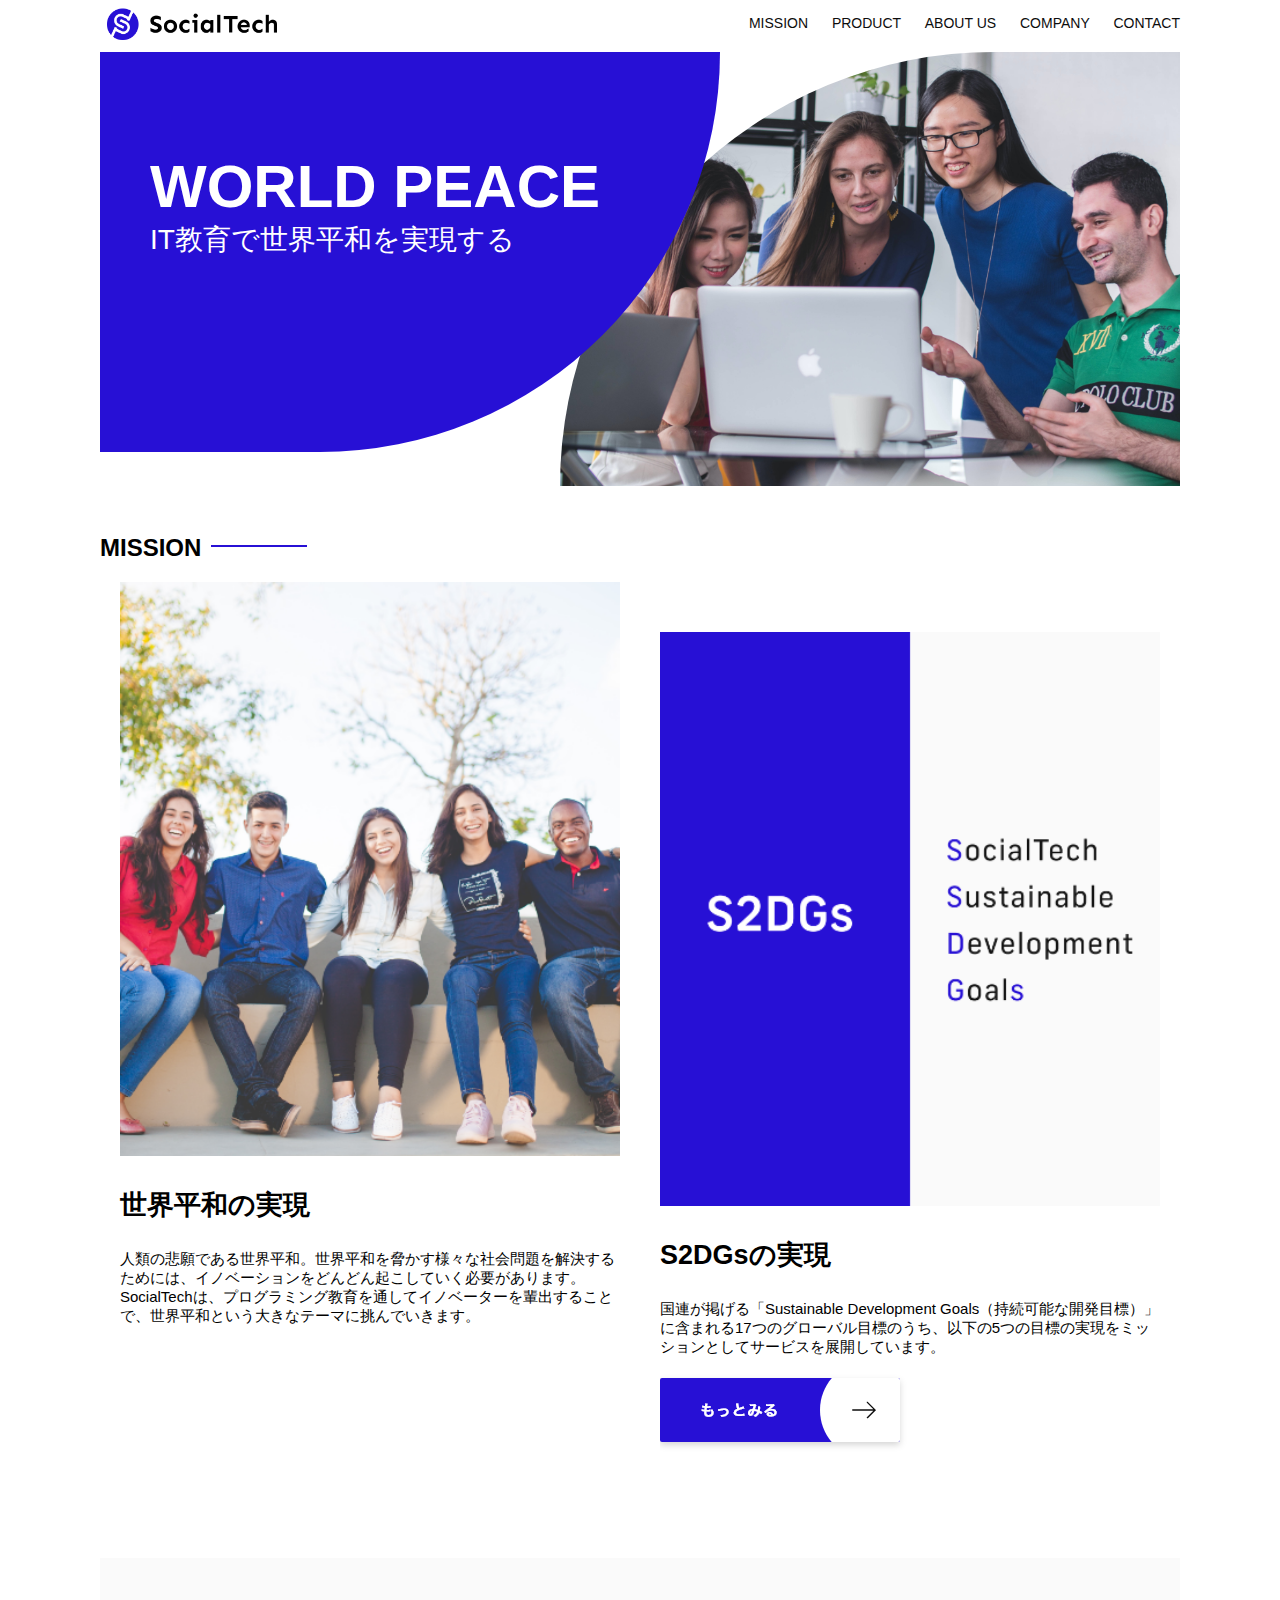
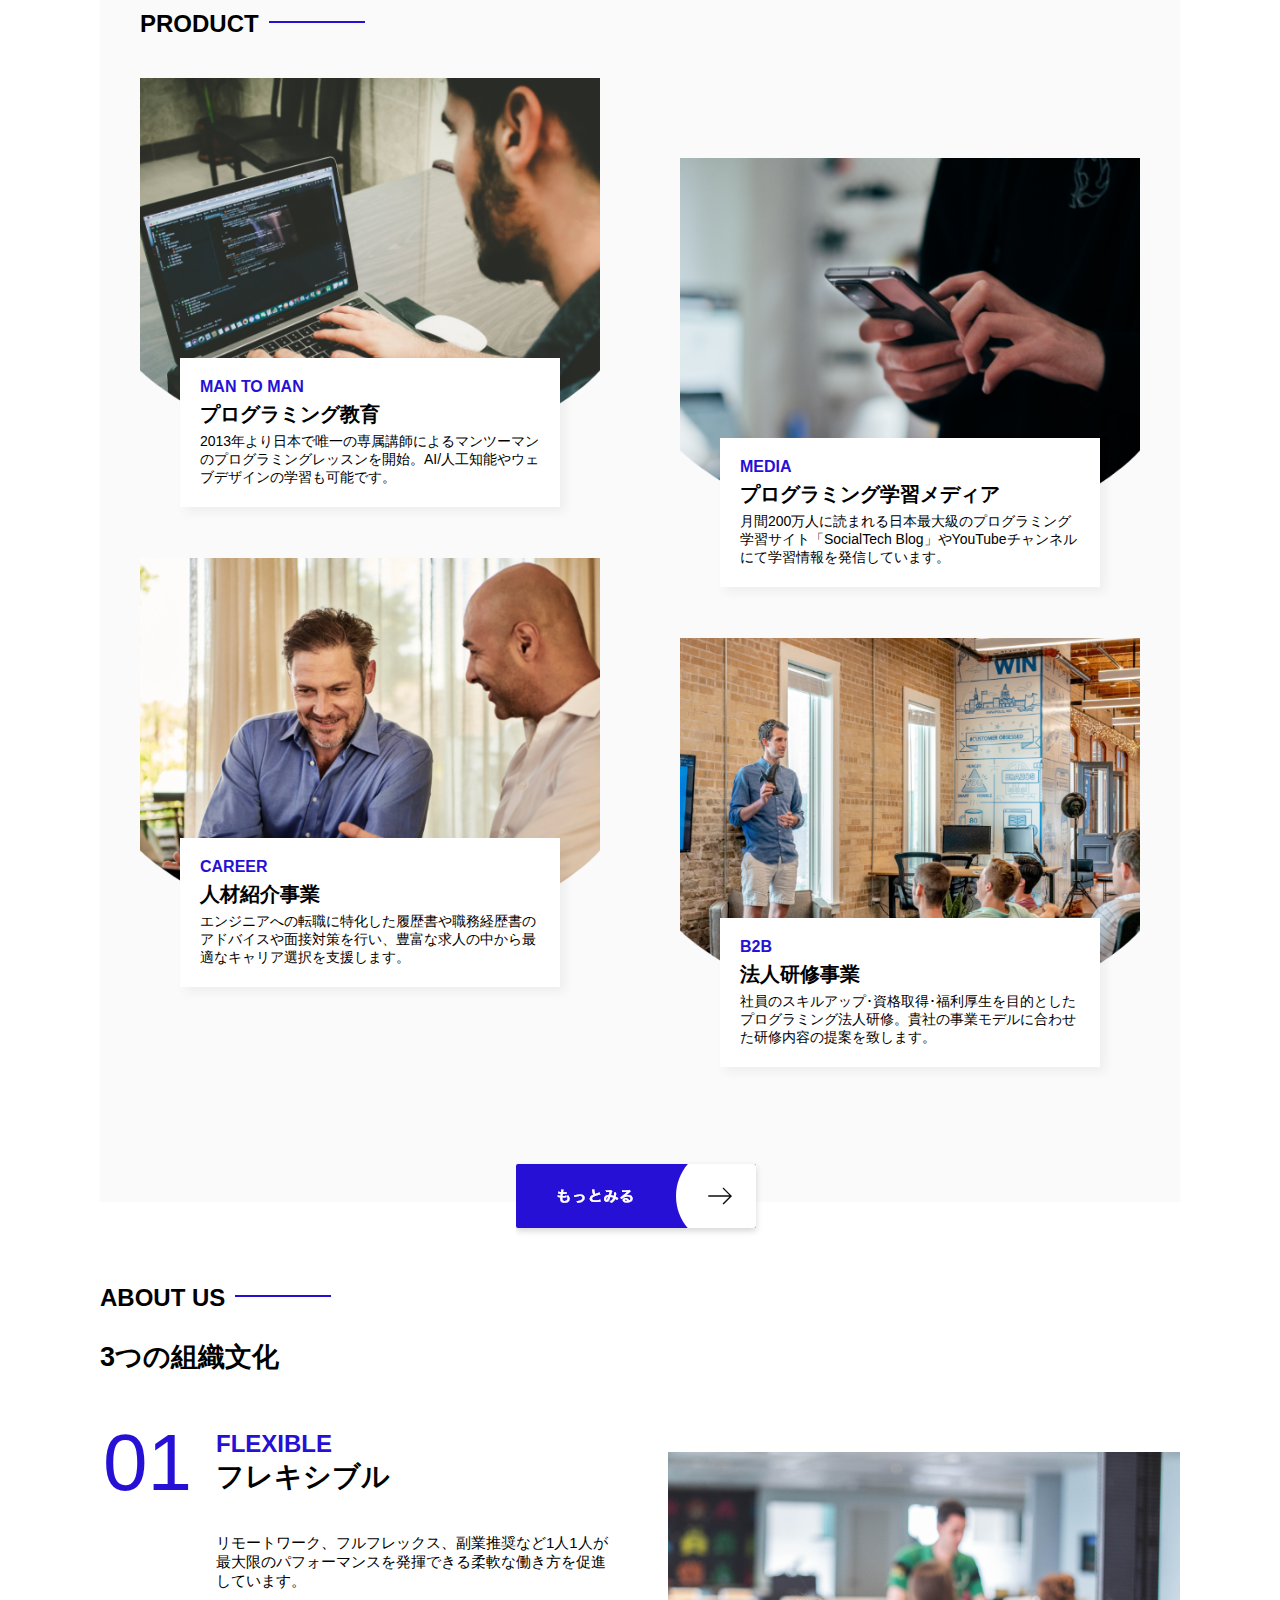
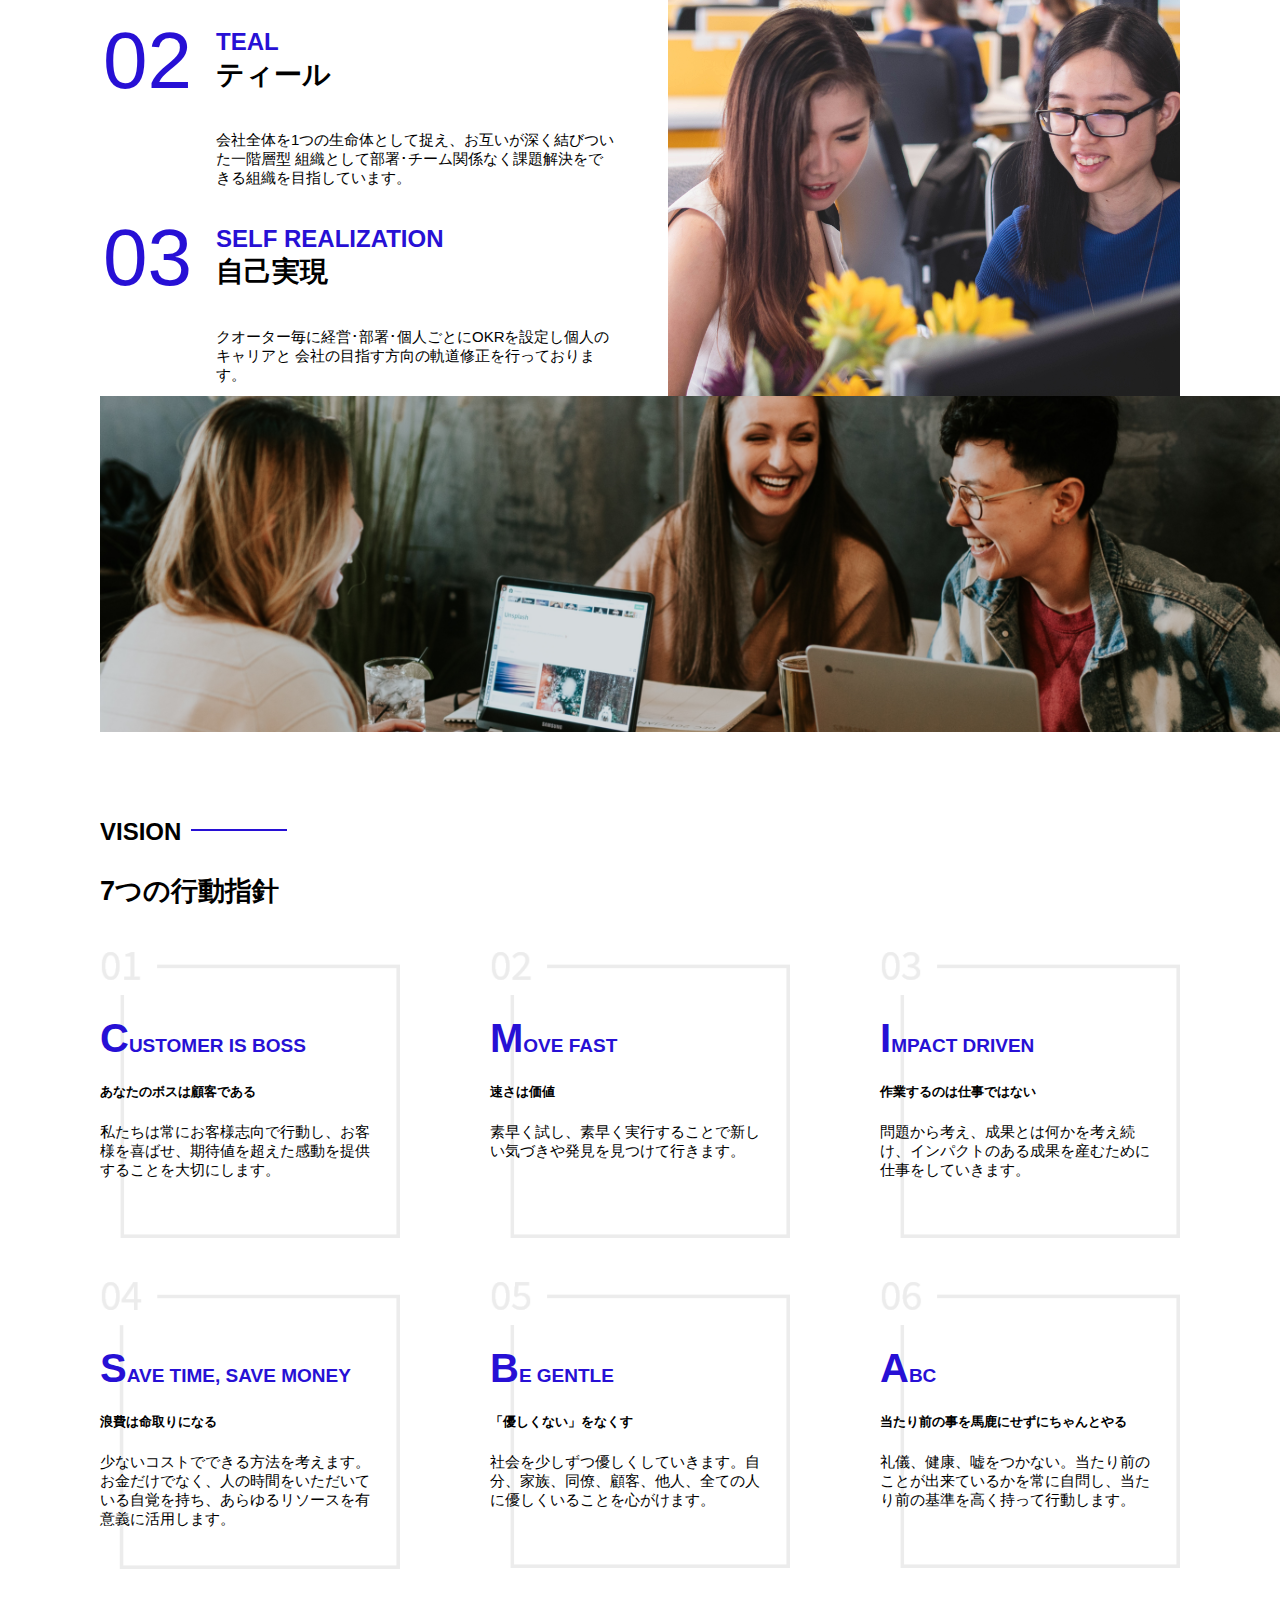
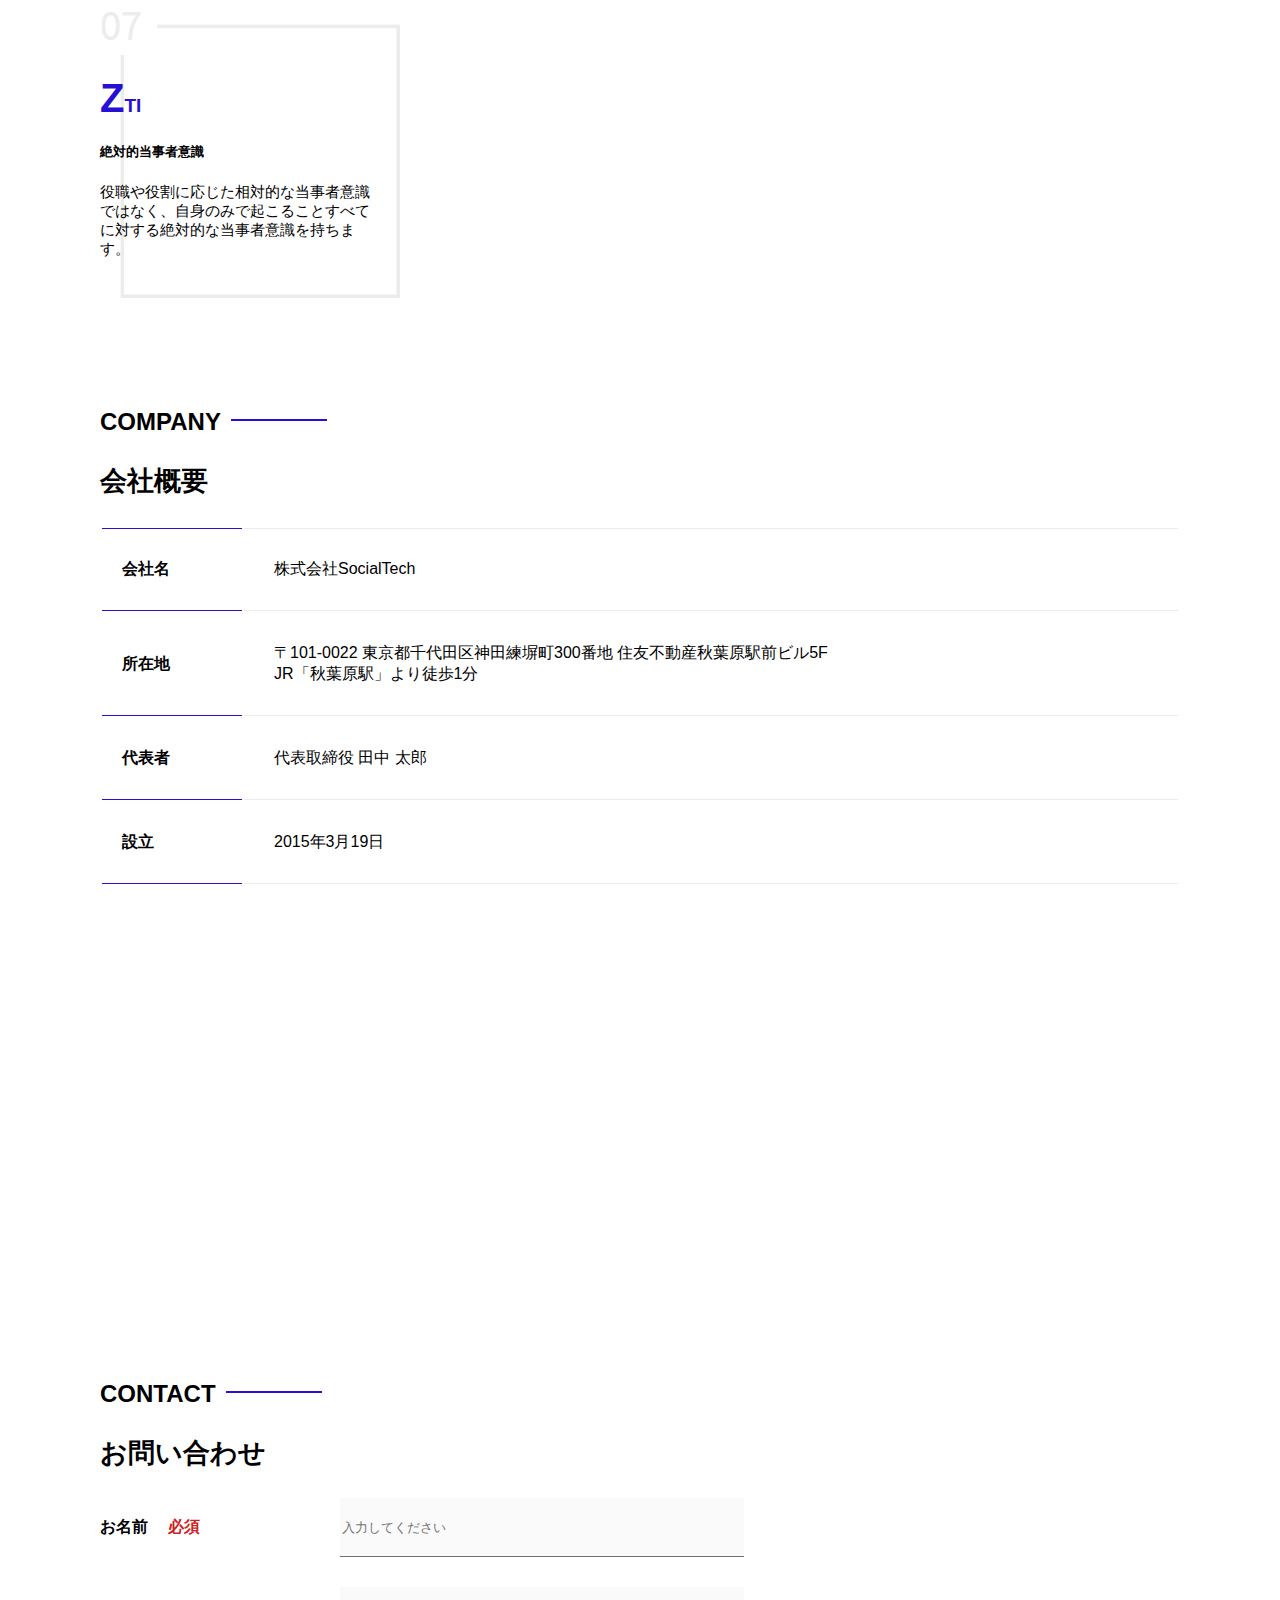
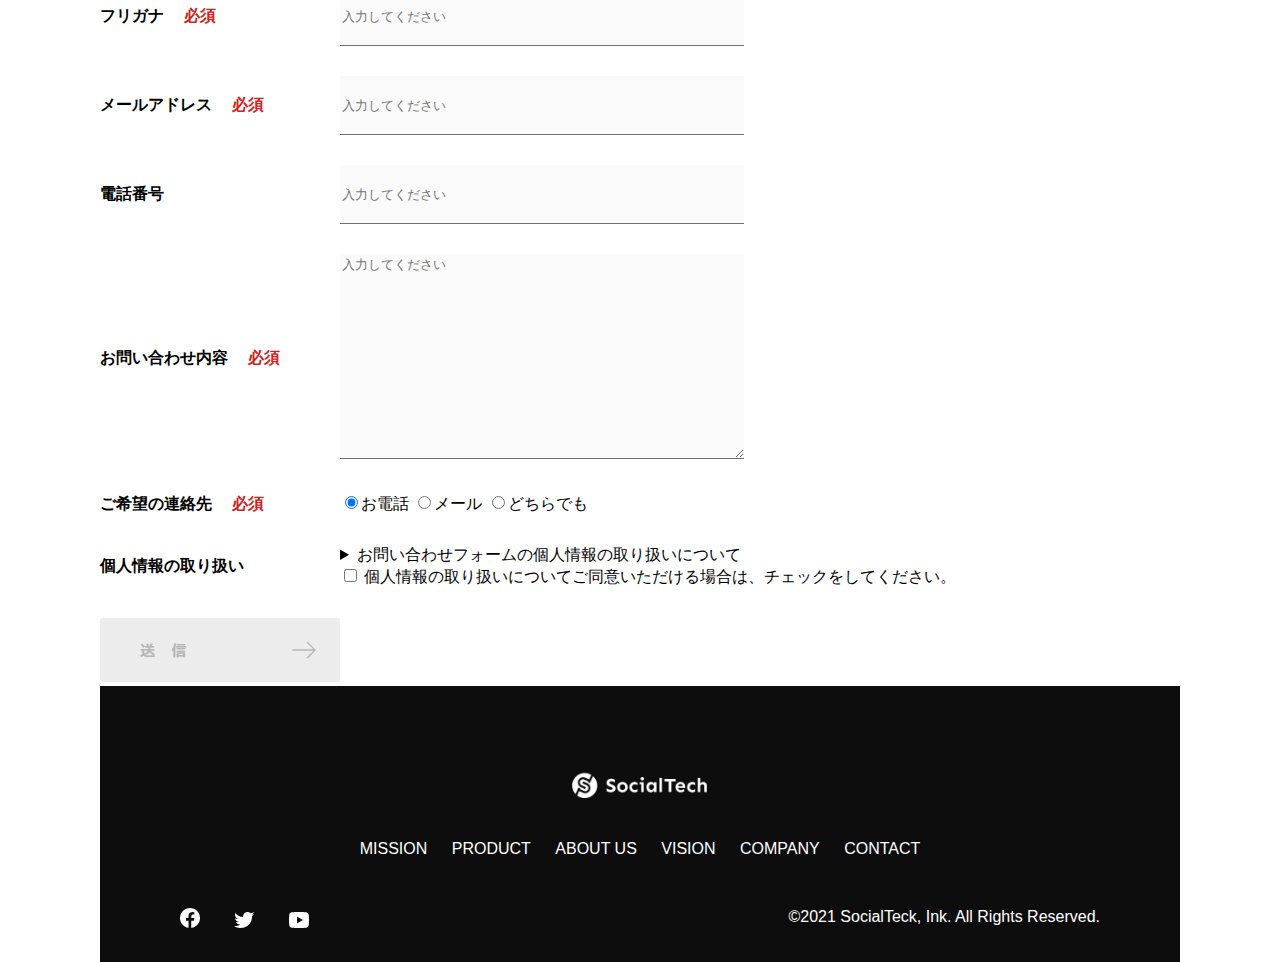
==== index.html @ 6a3e9482 "初回コミット" ====
<!DOCTYPE html>
<html>
    <head>
        <title>SocialTech</title>
        <meta charset="utf-8">
        <meta name="description" content="SocialTechはEdTech業界のリーディングカンパニーを目指します">
        <meta name="viewport" content="width=device-width, initial-scale=1.0">
        <link rel="stylesheet" href="style.css">
    </head>

    <body>
        <header>
            <a href="index.html" id="logo"><img src="images/logo.png" alt="トップページに戻る"></a>
            <nav id="nav-pc">
                <a href="mission.html">MISSION</a>
                <a href="product.html">PRODUCT</a>
                <a href="index.html#aboutus">ABOUT US</a>
                <a href="index.html#company">COMPANY</a>
                <a href="index.html#contact">CONTACT</a>
            </nav>
            <img id="menu-sp" src="images/button-menu.png" alt="ナビゲーションを開く" onclick="document.getElementById('nav-sp').style.display = 'block'">
            <nav id="nav-sp">
                <img id="close" src="images/button-close.png" alt="ナビゲーションを閉じる" onclick="document.getElementById('nav-sp').style.display = 'none'">
                <a id="logo-sp" href="index.html" onclick="document.getElementById('nav-sp').style.display = 'none'"><img
                src="images/logo-sp.png" alt="トップページに戻る"></a>
                <a class="menu" href="mission.html" onclick="document.getElementById('nav-sp').style.display = 'none'">MISSION</a>
                <a class="menu" href="product.html" onclick="document.getElementById('nav-sp').style.display = 'none'">PRODUCT</a>
                <a class="menu" href="index.html#aboutus" onclick="document.getElementById('nav-sp').style.display = 'none'">ABOUT US</a>
                <a class="menu" href="index.html#vision" onclick="document.getElementById('nav-sp').style.display = 'none'">VISION</a>
                <a class="menu" href="index.html#company" onclick="document.getElementById('nav-sp').style.display = 'none'">COMPANY</a>
                <a class="menu" href="index.html#contact" onclick="document.getElementById('nav-sp').style.display = 'none'">CONTACT</a>
                <div id="sns">
                    <a href="https://www.facebook.com/sejuku2013"><img src="images/button-facebook.png" alt="Facebookのリンク"></a>
                    <a href="https://twitter.com/samuraijuku"><img src="images/button-twitter.png" alt="Twitterのリンク"></a>
                    <a href="https://www.youtube.com/channel/UCCFOQO5aDK0xXam4cUQXT8g"><img src="images/button-youtube.png" alt="YouTubeのリンク"></a>
                </div>
            </nav>
        </header>

        <main>
            <article>
                <section id="main-visual">
                   <div id="main-message">
                    <h1>WORLD PEACE</h1>
                    <p>IT教育で世界平和を実現する</p>
                   </div> 
                   <img src="images/index/index-main.png" alt="PCの周りに集まる多国籍の仲間たち">
                </section>
                <section id="mission">
                    <h2 class="index-h2">MISSION</h2>
                    <div id="mission-flex">
                        <div>
                            <img id="mission-photo" src="images/index/index-mission.png" alt="屋外のベンチで写真を撮影する多国籍の仲間たち">
                            <h3>世界平和の実現</h3>
                            <p>
                                人類の悲願である世界平和。世界平和を脅かす様々な社会問題を解決するためには、イノベーションをどんどん起こしていく必要があります。SocialTechは、プログラミング教育を通してイノベーターを輩出することで、世界平和という大きなテーマに挑んでいきます。
                            </p>
                        </div>
                        <div>
                            <img id="s2dgs" src="images/index/s2dgs.png" alt="S2DGS">
                            <h3>S2DGsの実現</h3>
                            <p>国連が掲げる「Sustainable Development Goals（持続可能な開発目標）」に含まれる17つのグローバル目標のうち、以下の5つの目標の実現をミッションとしてサービスを展開しています。</p>
                            <a href="mission.html">
                                <img src="images/button-more.png" alt="もっと見る">
                            </a>
                        </div>
                    </div>
                </section>
                <section id="product">
                    <h2 class="index-h2">PRODUCT</h2>
                    <div>
                        <div id="product-left">
                            <div>
                                <img class="product-photo" src="images/index/index-mantoman.png">
                                <div class="product-explain">
                                    <span>MAN TO MAN</span>
                                    <h3>プログラミング教育</h3>
                                    <p>2013年より日本で唯一の専属講師によるマンツーマンのプログラミングレッスンを開始。AI/人工知能やウェブデザインの学習も可能です。</p>
                                </div>
                            </div>
                            <div>
                                <img class="product-photo" src="images/index/index-career.png" alt="笑顔で話し合う2人の男性">
                                <div class="product-explain">
                                    <span>CAREER</span>
                                    <h3>人材紹介事業</h3>
                                    <p>エンジニアへの転職に特化した履歴書や職務経歴書のアドバイスや面接対策を行い、豊富な求人の中から最適なキャリア選択を支援します。</p>
                                </div>
                            </div>
                        </div>
                        <div id="product-right">
                            <div>
                                <img class="product-photo" src="images/index/index-media.png" alt="スマートフォンを操作する人">
                                <div class="product-explain">
                                    <span>MEDIA</span>
                                    <h3>プログラミング学習メディア</h3>
                                    <p>月間200万人に読まれる日本最大級のプログラミング学習サイト「SocialTech Blog」やYouTubeチャンネルにて学習情報を発信しています。</p>
                                </div>
                            </div>
                            <div>
                                <img class="product-photo" src="images/index/index-b2b.png" alt="講演中の男性とそれを聴く人々">
                                <div class="product-explain">
                                    <span>B2B</span>
                                    <h3>法人研修事業</h3>
                                    <p>社員のスキルアップ･資格取得･福利厚生を目的としたプログラミング法人研修。貴社の事業モデルに合わせた研修内容の提案を致します。</p>
                                </div>
                            </div>
                        </div>
                    </div>
                    <div>
                        <a id="product-more" href="product.html">
                            <img src="images/button-more.png" alt="もっと見る">
                        </a>
                    </div>
                </section>
                <section id="aboutus">
                    <h2 class="index-h2">ABOUT US</h2>
                    <h3>3つの組織文化</h3>
                    <div>
                        <table class="culture-table">
                            <tr>
                                <td>
                                    <span class="culture-num">01</span>
                                </td>
                                <td>
                                    <span class="culture-en">FLEXIBLE</span>
                                    <span class="culture-jp">フレキシブル</span>
                                </td>
                            </tr>
                            <tr>
                                <td>
                                    <!-- 空のセル -->
                                </td>
                                <td>
                                    <p class="culture-description">
                                        リモートワーク、フルフレックス、副業推奨など1人1人が最大限のパフォーマンスを発揮できる柔軟な働き方を促進しています。
                                    </p>
                                </td>
                            </tr>
                            <tr>
                                <td>
                                    <span class="culture-num">02</span>
                                </td>
                                <td>
                                    <span class="culture-en">TEAL</span>
                                    <span class="culture-jp">ティール</span>
                                </td>
                            </tr>
                            <tr>
                                <td>
                                    <!-- 空のセル -->
                                </td>
                                <td>
                                    <p class="culture-description">
                                        会社全体を1つの生命体として捉え、お互いが深く結びついた一階層型
                                        組織として部署･チーム関係なく課題解決をできる組織を目指しています。
                                    </p>
                                </td>
                            </tr>
                            <tr>
                                <td>
                                    <span class="culture-num">03</span>
                                </td>
                                <td>
                                    <span class="culture-en">SELF REALIZATION</span>
                                    <span class="culture-jp">自己実現</span>
                                </td>
                            </tr>
                            <tr>
                                <td>
                                    <!-- 空のセル -->
                                </td>
                                <td>
                                    <p class="culture-description">
                                        クオーター毎に経営･部署･個人ごとにOKRを設定し個人のキャリアと
                                        会社の目指す方向の軌道修正を行っております。
                                    </p>
                                </td>
                            </tr>
                        </table>
                        <img class="culture-img" src="images/index/index-aboutus1.png" alt="笑顔で話し合う2人の女性">
                    </div>
                    <img class="culture-img2" src="images/index/index-aboutus2.png" alt="笑顔で話し合う３人の男女">
                </section>
                <section id="vision">
                    <h2 class="index-h2">VISION</h2>
                    <h3>7つの行動指針</h3>
                    <div>
                        <div class="vision-box">
                            <img src="images/index/vision-01.png" alt="01">
                            <span>
                                <h4>CUSTOMER IS BOSS</h4>
                                <h5>あなたのボスは顧客である</h5>
                                <p>私たちは常にお客様志向で行動し、お客様を喜ばせ、期待値を超えた感動を提供することを大切にします。</p>
                            </span>
                        </div>
                        <div class="vision-box">
                            <img src="images/index/vision-02.png" alt="02">
                            <span>
                                <h4>MOVE FAST</h4>
                                <h5>速さは価値</h5>
                                <p>素早く試し、素早く実行することで新しい気づきや発見を見つけて行きます。</p>
                            </span>
                        </div>
                        <div class="vision-box">
                            <img src="images/index/vision-03.png" alt="03">
                            <span>
                                <h4>IMPACT DRIVEN</h4>
                                <h5>作業するのは仕事ではない</h5>
                                <p>問題から考え、成果とは何かを考え続け、インパクトのある成果を産むために仕事をしていきます。</p>
                            </span>
                        </div>
                        <div class="vision-box">
                            <img src="images/index/vision-04.png" alt="04">
                            <span>
                                <h4>SAVE TIME, SAVE MONEY</h4>
                                <h5>浪費は命取りになる</h5>
                                <p>少ないコストでできる方法を考えます。お金だけでなく、人の時間をいただいている自覚を持ち、あらゆるリソースを有意義に活用します。</p>
                            </span>
                        </div>
                        <div class="vision-box">
                            <img src="images/index/vision-05.png" alt="05">
                            <span>
                                <h4>BE GENTLE</h4>
                                <h5>「優しくない」をなくす</h5>
                                <p>社会を少しずつ優しくしていきます。自分、家族、同僚、顧客、他人、全ての人に優しくいることを心がけます。</p>
                            </span>
                        </div>
                        <div class="vision-box">
                            <img src="images/index/vision-06.png" alt="06">
                            <span>
                                <h4>ABC</h4>
                                <h5>当たり前の事を馬鹿にせずにちゃんとやる</h5>
                                <p>礼儀、健康、嘘をつかない。当たり前のことが出来ているかを常に自問し、当たり前の基準を高く持って行動します。</p>
                            </span>
                        </div>
                        <div class="vision-box">
                            <img src="images/index/vision-07.png" alt="07">
                            <span>
                                <h4>ZTI</h4>
                                <h5>絶対的当事者意識</h5>
                                <p>役職や役割に応じた相対的な当事者意識ではなく、自身のみで起こることすべてに対する絶対的な当事者意識を持ちます。</p>
                            </span>
                        </div>
                    </div>
                </section>
                <section id="company">
                    <h2 class="index-h2">COMPANY</h2>
                    <h3>会社概要</h3>
                    <table id="company-table">
                        <tr>
                            <th class="tableheader-first">会社名</th>
                            <td class="cell-first">株式会社SocialTech</td>
                        </tr>
                        <tr>
                            <th class="tableheader">所在地</th>
                            <td class="cell">〒101-0022 東京都千代田区神田練塀町300番地 住友不動産秋葉原駅前ビル5F<br>JR「秋葉原駅」より徒歩1分</td>
                        </tr>
                        <tr>
                            <th class="tableheader">代表者</th>
                            <td class="cell">代表取締役 田中 太郎</td>
                        </tr>
                        <tr>
                            <th class="tableheader">設立</th>
                            <td class="cell">2015年3月19日</td>
                        </tr>
                    </table>
                    <iframe src="https://www.google.com/maps/embed?pb=!1m18!1m12!1m3!1d3240.068855133681!2d139.77207767578852!3d35.69992317258122!2m3!1f0!2f0!3f0!3m2!1i1024!2i768!4f13.1!3m3!1m2!1s0x60188fee13660e23%3A0x77137876edf742ac!2z5L2P5Y-L5LiN5YuV55Sj56eL6JGJ5Y6f6aeF5YmN44OT44Or!5e0!3m2!1sja!2sjp!4v1706283285184!5m2!1sja!2sjp" 
                            width="600" height="450" style="border:0;" allowfullscreen="" loading="lazy" referrerpolicy="no-referrer-when-downgrade">
                    </iframe>
                </section>
                <section id="contact">
                    <h2 class="index-h2">CONTACT</h2>
                    <h3>お問い合わせ</h3>
                    <form>
                        <div>
                            <div class="contact-heading">
                                <label class="contact-label">お名前<span class="contact-span">必須</span></label>
                            </div>
                            <div>
                                <input type="text" name="name" placeholder="入力してください" class="contact-textbox">
                            </div>
                        </div>
                        <div>
                            <div class="contact-heading">
                                <label class="contact-label">フリガナ<span class="contact-span">必須</span></label>
                            </div>
                            <div>
                                <input type="text" name="hurigana" placeholder="入力してください" class="contact-textbox">
                            </div>
                        </div>
                        <div>
                            <div class="contact-heading">
                                <label class="contact-label">メールアドレス<span class="contact-span">必須</span></label>
                            </div>
                            <div>
                                <input type="text" name="email" placeholder="入力してください" class="contact-textbox">
                            </div>
                        </div>
                        <div>
                            <div class="contact-heading">
                                <label class="contact-label">電話番号</label>
                            </div>
                            <div>
                                <input type="text" name="tel" placeholder="入力してください" class="contact-textbox">
                            </div>
                        </div>
                        <div>
                            <div class="contact-heading">
                                <label class="contact-label">お問い合わせ内容<span class="contact-span">必須</span></label>
                            </div>
                            <div>
                                <textarea class="contact-textarea" placeholder="入力してください" name="message"></textarea>
                            </div>
                        </div>
                        <div>
                            <div class="contact-heading">
                                <label class="contact-label">ご希望の連絡先<span class="contact-span">必須</span></label>
                            </div>
                            <div>
                                <input class="radiobutton" type="radio" value="tel" name="contact" checked><label>お電話</label>
                                <input class="radiobutton" type="radio" value="mail" name="contact"><label>メール</label> 
                                <input class="radiobutton" type="radio" value="both" name="contact"><label>どちらでも</label>
                            </div>
                        </div>
                        <div>
                            <div class="contact-heading">
                                <label class="contact-label">個人情報の取り扱い</label>
                            </div>
                            <div>
                                <details>
                                    <summary>お問い合わせフォームの個人情報の取り扱いについて</summary>
                                    <div>
                                        <span>１．組織の名称又は氏名</span><br>
                                        株式会社SocialTech<br><br>
                                        <span>２．個人情報保護管理者（若しくはその代理人）の氏名又は職名、所属及び連絡先
                                          鈴木 一郎 コーポレート部</span><br>
                                        メールアドレス：samurai@example.com<br>
                                        TEL：03-1234-5678<br>
                                        <span>３．個人情報の利用目的</span><br>
                                        ・本サービス及び本サービスに関連する情報の提供又はそれらに関する連絡のため<br>
                                        ・ユーザーの本人確認のため<br>
                                        ・当社サービスのご案内のため<br>
                                        ・当社の商品等の広告または宣伝（電子メールによるものを含むものとします。）<br><br>
                                        <span>４．個人情報の取り扱い業務の委託</span><br>
                                        個人情報の取扱業務の全部または一部を外部に業務委託する場合があります。<br>
                                        その際、弊社は、個人情報を適切に保護できる管理体制を敷き実行していることを条件として<br>
                                        委託先を厳選したうえで、機密保持契約を委託先と締結し、お客様の個人情報を厳密に管理させます。<br><br>
                                        <span>５．個人情報の開示等の請求</span><br>
                                        お客様は、弊社に対してご自身の個人情報の開示等（利用目的の通知、開示、内容の訂正・追加・削除、利用の停止または消去、第三者への提供の停止）に関して、当社問合わせ窓口に申し出ることができます。<br>
                                        その際、弊社はお客様ご本人を確認させていただいたうえで、合理的な期間内に対応いたします。<br><br>
                                        なお、個人情報に関する弊社問合わせ先は、次の通りです。<br><br>
                                        株式会社SocialTech　個人情報問合せ窓口<br>
                                        〒101-0022 東京都千代田区神田練塀町300番地 住友不動産秋葉原駅前ビル5F<br>
                                        メールアドレス：samurai@example.com　TEL：03-1234-5678<br><br>
                                        <span>６．個人情報を提供されることの任意性について</span><br><br>
                                        お客様がご自身の個人情報を弊社に提供されるか否かは、お客様のご判断によりますが、もしご提供されない場合には、適切なサービスが提供できない場合がありますので予めご了承ください。
                                      </div>
                                </details>
                                <input type="checkbox" name="agree">
                                <span>個人情報の取り扱いについてご同意いただける場合は、チェックをしてください。</span>
                            </div>
                        </div>
                        <input type="image" src="images/button-submit.png" alt="送信する">
                    </form>
                </section>
            </article>
            <footer>
                <div id="footer-logo">
                    <img src="images/logo-sp.png" alt="SocialTech">
                </div>
                <div id="footer-link">
                    <a href="mission.html">MISSION</a>
                    <a href="product.html">PRODUCT</a>
                    <a href="index.html#aboutus">ABOUT US</a>
                    <a href="index.html#vision">VISION</a>
                    <a href="index.html#company">COMPANY</a>
                    <a href="index.html#contact">CONTACT</a>
                </div>
                <div id="sns-footer">
                    <a href="https://www.facebook.com/sejuku2013"><img src="images/button-facebook.png" alt="Facebookのリンク"></a>
                    <a href="https://twitter.com/samuraijuku"><img src="images/button-twitter.png" alt="Twitterのリンク"></a>
                    <a href="https://www.youtube.com/channel/UCCFOQO5aDK0xXam4cUQXT8g"><img src="images/button-youtube.png" alt="YouTubeのリンク"></a>
                    <span id="copyright">&copy;2021 SocialTeck, Ink. All Rights Reserved.</span>
                </div>
            </footer>
        </main>
    </body>
</html>
---- style.css ----
body {
    font-family: "Source Sans Pro", "Hiragino Kaku Gothic ProN", Meiryo, Arial, sans-serif;
}

p{
    font-size: 15px;
}

/* ==============
PC用のスタイル
================*/

@media screen and (min-width: 768px) {
    
body {
    max-width: 1080px;
    min-width: 960px;
    margin: 0 auto 0 auto;
}

header {
    display: flex;
    justify-content: space-between; 
}

#nav-pc {
    font-size: 14px;
    padding-top: 15px;
}

#nav-pc > a {
    text-decoration: none;
    margin-left: 20px;
}
#nav-pc > a:link {
    color: #0d0d0d;
}
#nav-pc > a:visited {
    color: #0d0d0d;
}
#nav-pc > a:hover {
    color: #0d0d0d;
}
#nav-pc > a:active {
    color: #0d0d0d;
}

#nav-sp, #menu-sp {
    display: none;
}

#main-visual {
    position:relative;
    height: 400px;
}

#main-message {
    position: absolute;
    top: 0;
    left: 0;
    background-color: #2710d5;
    color: #ffffff;
    border-radius: 0 0 476px 0;
    max-width: 620px;
    height: 100%;
    width: 100%;
    z-index: 11;
}

#main-message > h1 {
    font-size: 60px;
    font-weight: bold;
    margin: 100px 0 0 50px;
}

#main-message > p {
    font-size: 28px;
    margin: 0 0 0 50px;
}

#main-visual >img {
    max-width: 620px;
    border-radius: 476px 0 0 0;
    position: absolute;
    top: 0;
    right: 0;
    z-index: 10;
}

h2 {
    margin: 40px 0 0 0;
}

h2::after {
    content: url("images/line.png");
    margin-left: 10px;
}

h3 {
    font-size: 27px;
}

#mission {
    margin: 80px auto 80px auto;
    width: 100%;
}

#mission-flex {
    width: 100%;
    display: flex;
}

#mission-flex > div {
    width: 50%;
    margin: 20px;
}

#mission-photo {
    width: 100%;
}

#s2dgs {
    margin-top: 50px;
    width: 100%;
}

#product {
    background-color: #fafafa;
    margin: 80px 0 80px 0;
    padding: 10px 40px 0px 40px;
}

#product > div {
    margin-top: 40px;
    display: flex;
}

#product-left {
    width: 50%;
    margin-right: 20px;
}

#product-right {
    width: 50%;
    margin-left: 20px;
    margin-top: 80px;
}

#product-left > div {
    position: relative;
    height: 480px;
    margin-right: 20px;
}

#product-right > div {
    position: relative;
    height: 480px;
    margin-left: 20px;
}

.product-photo {
    width: 100%;
}

.product-explain {
    background-color: #ffffff;
    position: absolute;
    left: 0;
    top: 280px;
    margin: 0 40px 0 40px;
    padding: 20px;
    box-shadow: 5px 5px 10px rgba(0, 0, 0, 0.05);
}

.product-explain > span {
    color: #2710d5;
    font-weight: bold;
    font-size: 16px;
    margin: 0;
}

.product-explain > h3 {
    font-size: 20px;
    margin: 5px 0 5px 0;
}

.product-explain > p {
    font-size: 14px;
    margin: 0;
}

#product-more {
    margin: 0 auto -42px auto;
}

#aboutus {
    margin: 80px auto 80px auto;
}

#aboutus > div {
    display: flex;
}

.culture-img {
    width: 100%;
    align-self: flex-start;
}

.culture-img {
    margin-top: 50px;
    width: 100%;
}

.culture-table {
    margin-right: 50px;
}

.culture-num {
    font-size: 80px;
    color: #2710d5;
    margin: 0 20px 0 0;
}

.culture-en {
    color: #2710d5;
    font-weight: bold;
    font-size: 24px;
    display: block;
}

.culture-jp {
    font-size: 28px;
    font-weight: bold;
}

.culture-description {
    margin: 0;
}

#vision {
    margin: 80px auto 80px auto;
}

#vision > div {
    width: 100%;
    display: flex;
    justify-content: space-between;
    flex-wrap: wrap;
}

.vision-box {
    width: 300px;
    height: 300px;
    margin-bottom: 30px;
    position: relative;
}

.vision-box > img {
    width: 100%;
    height: auto;
    position: absolute;
    top: 0;
    left: 0;
    z-index: 30;
}

.vision-box > span {
    position: absolute;
    top: 0;
    left: 0;
    z-index: 31;
    margin-right: 20px;
}

.vision-box >span > h4 {
    color: #2710d5;
    font-size: 19px;
    margin: 80px 0 0 0;
}

.vision-box > span > h4::first-letter {
    font-size: 40px;
}

.vision-box > span z > h5 {
    font-size: 20px;
    margin: 0 0 0 0;
}

.vision-box > span >p {
    margin: 10px 0 0 0;
}

#company {
    margin: 80px auto 80px auto;
}

#company-table {
    width: 100%;
}

.tableheader {
    text-align: left;
    padding: 20px;
    border-bottom-color: #2710d5;
    border-bottom-width: 1px;
    border-bottom-style: solid;
    width: 100px;
}

.tableheader-first {
    text-align: left;
    padding: 20px;
    border-bottom-color: #2710d5;
    border-bottom-width: 1px;
    border-bottom-style: solid;
    border-top-color: #2710d5;
    border-top-width: 1px;
    border-top-style: solid;
    width: 100px;
}

.cell {
    padding: 30px;
    border-bottom-color: #ececec;
    border-bottom-width: 1px;
    border-bottom-style: solid;
}

.cell-first {
    padding: 30px;
    border-bottom-color: #ececec;
    border-bottom-width: 1px;
    border-bottom-style: solid;
    border-top-color: #ececec;
    border-top-width: 1px;
    border-top-style: solid;
}

#company > iframe {
    width: 100%;
    height: 368px;
    margin-top: 40px;
}

#contsct {
    margin: 80px auto 80px auto;
}

#contact > form > div {
    display: flex;
    flex-direction: row;
    flex-wrap: wrap;
    padding-bottom: 30px;
}

.contact-heading {
    width: 240px;
    align-self: center;
}

.contact-label {
    font-weight: bold;
}

.contact-span {
    color: #ce2222;
    margin: 0 0 0 20px;
    font-weight:bold;
}

.contact-textbox {
    border-top: 0;
    border-left: 0;
    border-right: 0;
    border-bottom-width: 1px;
    border-bottom-color: #707070;
    border-bottom-style: solid;
    background-color: #fafafa;
    width: 400px;
    height: 56px;
}

.contact-textarea {
    border-top: 0;
    border-left: 0;
    border-right: 0;
    border-bottom-width: 1px;
    border-bottom-color: #707070;
    border-bottom-style: solid;
    background-color: #fafafa;
    width: 400px;
    height: 200px;
}

details {
    width: 700px;
}

details > div {
    background-color: #fafafa;
    padding: 20px;
}

details > div > span {
    font-weight: bold;
}

footer {
    background-color: #0d0d0d;
    text-align: center;
    padding: 80px 80px 30px 80px;
}

#footer-logo {
    margin-bottom: 30px;
}

#footer-link {
    margin-bottom: 50px;
}

#footer-link > a {
    text-decoration: none;
    margin: 10px;
}

#footer-link > a:link {
    color: #ffffff;
}

#footer-link > a:visited {
    color: #ffffff;
}

#footer-link > a:hover {
    color: #ffffff;
    text-decoration: underline;
}

#footer-link > a:active {
    color: #ffffff;
}

#sns-footer {
    text-align: left;
    width: 100%;
}

#sns-footer > a {
    margin-right: 30px;
}

#copyright {
    color: #ffffff;
    float: right;
}

#mission-main {
    height: 496px;
    width: 100%;
    background-image: url(images/mission/mission-main.png);
    background-repeat: no-repeat;
    background-position-y: center;
}

#mission-title {
    background-color: #2710d5;
    width: 368px;
    color: #ffffff;
    height: 496px;
    border-radius: 0 248px 248px 0;
    position: relative;
}

#mission-title > h1 {
    position: absolute;
    top: 0;
    left: 100px;
    font-size: 80px;
}

#mission-title > span {
    position: absolute;
    top: 200px;
    left: 100px;
    font-size: 26px;
}

#mission-title > div {
    position: absolute;
    top: 350px;
    left: 100px;
    font-size: 16px;
}

#mission-s2dgs {
    width: 100%;
    margin: 20px;
}

.mission-h2 {
    color: #2710d5;
    font-size: 40px;
}

.mission-h2::after {
    content: none;
}

#mission-5goals {
    margin: 20px;
    display: flex;
}

#mission-5goals > div {
    flex-grow: 1;
    padding: 20px;
}

#mission-5goals > div > div {
    margin-bottom: 40px;
}

.fivegoals-image-right {
    float: right;
    margin: 20px;
}

.fivegoals-image-left {
    float: left;
    margin: 20px;
}

.fivegoals-number {
    color: #2710d5;
    font-size: 48px;
    margin: 0;
}

.fivegoals-h3 {
    font-size: 28px;
    margin: 0;
}

.fivegoals-p {
    margin: 0;
}

#product-main {
    height: 496px;
    width: 100%;
    background-image: url(images/product/product-main.png);
    background-repeat: no-repeat;
    background-position-y: center;
}

#product-title {
    background-color: #2710d5;
    width: 368px;
    color: #ffffff;
    height: 496px;
    border-radius: 0 248px 248px 0;
    position: relative;
}

#product-title > h1 {
    position: absolute;
    top: 0;
    left: 100px;
    font-size: 80px;
}

#product-title > span {
    position: absolute;
    top: 200px;
    left: 100px;
    font-size: 26px;
}

#product-title > div {
    position: absolute;
    top: 350px;
    left: 100px;
    font-size: 16px;
}

.product-section1 {
    position: relative;
    margin: 20px;
    height: 340px;
}

.product-section1 > img {
    position: absolute;
    top: 0;
    left: 0;
    width: 450px;
    margin-right: 40px;
    margin-bottom: 30px;
    border-radius: 0 432px 0 0;
}

.product-section1 > div {
    position: absolute;
    top: 0;
    left: 480px;
}

.product-section2 {
    position: relative;
    margin: 20px;
    height: 340px;
}

.product-section2 > img {
    position: absolute;
    top: 0;
    right: 0;
    width: 450px;
    margin-left: 40px;
    margin-bottom: 30px;
    border-radius: 432px 0 0 0;
}

.product-section2 > div {
    width: 500px;
    position: absolute;
    top: 0;
    left: 0;
}

.product-h2 {
    color: #2710d5;
    font-size: 24px;
    margin: 0;
}

.product-h3 {
    font-size: 28px;
    margin: 0;
}

}

/* ====================
スマートフォン用のスタイル
======================*/

@media screen and (max-width: 767px) {

    body {
        min-width: 375px;
        margin: 0;
    }

    #nav-pc {
        display: none;
    }

    #menu-sp {
        float: right;
        padding: 0;
    }

    #nav-sp {
        background: #2710d5;
        position: absolute;
        left: 0;
        top: 0;
        height: 100%;
        width: 100%;
        display: none;
        z-index: 100;
    }

    #close {
        position: absolute;
        top: 20px;
        right: 20px;
    }

    #logo-sp {
        margin: 80px 0 30px 20px;
    }

    #nav-sp > a{
        display: block;
    }

    #nav-sp > a:link {
        color: #ffffff;
    }

    #nav-sp > a:visited {
        color: #ffffff;
    }

    #nav-sp > a:hover {
        color: #ffffff;
        text-decoration: underline;
    }

    #nav-sp > a:active {
        color: #ffffff;
    }

    #nav-sp > .menu {
        text-decoration: none;
        display: block;
        margin: 0 20px 0 20px;
        height: 44px;
        font-size: 16px;
        background-image: url("images/arrow.png");
        background-repeat: no-repeat;
        background-position: right top;
    }

    #sns {
        position: absolute;
        bottom: 20px;
        left: 20px;
    }

    #sns > a {
        margin-right: 30px;
    }

    #main-visual {
        position: relative;
        height: 470px;
        width: 100%;
        overflow: hidden;
    }

    #main-visual > div {
        position: absolute;
        top: 0;
        left: 0;
        background: #2710d5;
        color: white;
        border-radius: 0 0 476px 0;
        text-align: center;
        height: 280px;
        width: 100%;
        z-index: 11;
    }

    #main-visual > div >h1 {
        font-size: 28px;
        margin: 90px 0 0 0;
    }

    #main-visual > div > p {
        margin: 0;
    }

    #main-visual > img {
        width: 100%;
        border-radius: 476px 0 0 0;
        z-index: 10;
        position: absolute;
        bottom: 0;
        right: 0;
    }

    h2::after {
        content: url("imgs/line.png");
        margin-left: 10px;
    }

    h3 {
        font-size: 24px;
        margin: 10px 0 0 0;
    }

    #mission {
        margin: 20px;
    }

    #mission-photo {
        width: 100%;
    }

    #s2dgs {
        width: 100%;
    }

    #product {
        background-color: #fafafa;
        padding-top: 10px;
    }

    #product h2 {
        margin-left: 20px;
    }

    #product-left, #product-right {
        margin-right: 20px;
        margin-left: 20px;
    }

    #product-left > div, #product-right > div {
        position: relative;
        height: 540px;
    }

    .product-explain {
        background-color: #ffffff;
        position: absolute;
        left: 0;
        bottom: 50px;
        padding: 20px;
        box-shadow: 5px 5px 10px rgba(0, 0, 0, 0.05);
    }

    .product-explain > span {
        color: #2710d5;
        font-weight: bold;
        font-size: 16px;
        margin: 0px;
    }

    .product-explain > h3 {
        margin: 10px 0 10px 0;
    }

    .product-photo {
        width: 100%;
    }

    #product-more > img {
        margin: 0 0 -42px 20px;
    }

    #aboutus {
        margin: 80px 20px 80px 20px;
    }

    #aboutus > div {
        display: flex;
        flex-direction: column;
    }

    .culture-table {
        width: 100%;
        padding-right: 20px;
        order: 2;
    }

    .culture-img {
        width: 100%;
        order: 1;
    }

    .culture-img2 {
        width: 100%;
    }

    .culture-num {
        font-size: 80px;
        color: #2710d5;
    }

    .culture-en {
        color: #2710d5;
        font-weight: bold;
        font-size: 24px;
        display: block;
    }

    .culture-jp {
        display: block;
    }

    .culture-description {
        margin: 0;
    }

    #vision {
        margin: 80px 20px 80px 20px;
    }

    .vision-box {
    width: 300px;
    height: 300px;
    margin-bottom: 30px;
    position: relative
    }

    .vision-box > img {
        width: 100%;
        height: auto;
        position: absolute;
        top: 0;
        left: 0;
        z-index: 30;
    }

    .vision-box > span {
        position: absolute;
        top: 0;
        left: 0;
        z-index: 31;
        margin-right: 20px;
    }

    .vision-box > span >h4 {
        color: #2710d5;
        font-size: 19px;
        margin: 60px 0 0 0;
    }

    .vision-box > span > h5 {
        font-size: 20px;
        margin: 0 0 0 0;
    }

    .vision-box > span > p {
        margin: 10px 0 0 0;
    }

    #company {
        margin: 0 20px 0 20px;
    }

    #company > h3 {
        margin-bottom: 20px;
    }

    #company > table {
        width: 100%;
    }

    .tableheader-first {
        text-align: left;
        padding: 20px;
        border-bottom-color: #2710d5;
        border-bottom-width: 1px;
        border-bottom-style: solid;
        border-top-color: #2710d5;
        border-top-width: 1px;
        border-top-style: solid;
        width: 50px;
    }

    .tableheader {
        text-align: left;
        padding: 20px;
        border-bottom-color: #2710d5;
        border-bottom-width: 1px;
        border-bottom-style: solid;
        width: 50px;
    }

    .cell {
        padding: 20px;
        border-bottom-color: #ececec;
        border-bottom-width: 1px;
        border-bottom-style: solid;
    }

    .cell-first {
        padding: 20px;
        border-bottom-color: #ececec;
        border-bottom-width: 1px;
        border-bottom-style: solid;
        border-top-color: #ececec;
        border-top-width: 1px;
        border-top-style: solid;
    }

    #company > iframe {
        width: 100%;
        height: 240px;
        margin: 40px 0 0 0;
    }

    #contact {
        margin: 80px 20px 80px 20px;
    }

    #contact > h3 {
        margin-bottom: 20px;
    }

    #contact > form > div {
        margin-bottom: 20px;
    }

    .contact-heading {
        margin-bottom: 20px;
    }

    .contact-label {
        font-weight: bold;
    }

    .contact-span {
        color: #ce2222;
        margin: 0 0 0 20px;
        font-weight: bold;
    }

    .contact-textbox {
        height: 56px;
        border-top: 0;
        border-left: 0;
        border-right: 0;
        background-color: #fafafa;
        border-bottom-color: #707070;
        border-bottom-width: 1px;
        border-bottom-style: solid;
        min-width: 300px;
        width: 100%;
    }

    .contact-textarea {
        height: 150px;
        border-top: 0;
        border-left: 0;
        border-right: 0;
        background-color: #fafafa;
        width: 100%;
    }

    .radiobutton {
        margin-bottom: 20px;
    }

    .radiobutton + label::after {
        content: "\A";
        white-space: pre;
    }

    footer {
        background-color: #0d0d0d;
        padding: 30px 20px 50px 20px;
    }

    #footer-logo {
        margin-bottom: 30px;
    }

    #footer-link {
        margin-bottom: 50px;
    }

    #footer-link > a {
        text-decoration: none;
        margin: 0 20px 30px 0;
        display: block;
        background-image: url("images/arrow.png");
        background-repeat: no-repeat;
        background-position: right top;
    }

    #footer-link > a:link {
        color: #ffffff;
    }

    #footer-link > a:visited {
        color: #ffffff;
    }

    #footer-link > a:hover {
        color: #ffffff;
        text-decoration: underline;
    }

    #footer-link > a:active {
        color: #ffffff;
    }

    #sns-footer > a {
        margin-right: 30px;
    }

    #copyright {
        font-size: 12px;
        display: block;
        margin-top: 30px;
        color: #ffffff;
    }

    #mission-main {
        height: 256px;
        width: 100%;
        background-image: url(images/mission/mission-main.png);
        background-repeat: no-repeat;
        background-position-y: center;
        background-size: auto 208px;
    }

    #mission-title {
        background-color: #2710d5;
        width: 136px;
        color: #ffffff;
        height: 256px;
        border-radius: 0 248px 248px 0;
        position: relative;
    }

    #mission-title > h1 {
        position: absolute;
        top: 0;
        left: 20px;
        font-size: 40px;
    }

    #mission-title > span {
        position: absolute;
        top: 110px;
        left: 20px;
        font-size: 18px;
    }

    #mission-title > div {
        position: absolute;
        top: 180px;
        left: 20px;
        font-size: 13px;
    }

    #mission-s2dgs {
        margin: 20px;
    }

    .mission-h2 {
        color: #2710d5;
        font-size: 38px;
        margin: 0px;
    }

    .mission-h2::after {
        content: none;
    }

    #mission-s2dgs > img {
        width: 100%;
    }

    #mission-5goals {
        margin: 20px;
    }

    #mission-5goals > div > div {
        margin-bottom: 40px;
    }

    #s2dgs-image {
        width: 100%;
    }

    .fivegoals-image-right {
        margin: 20px auto 20px auto;
        display: block;
    }

    .fivegoals-image-left {
        margin: 20px auto 20px auto;
        display: block;
    }

    .fivegoals-number {
        color: #2710d5;
        font-size: 48px;
        margin: 0;
    }

    .fivegoals-h3 {
        font-size: 28px;
        margin: 0;
    }

    .fivegoals-p {
        margin: 0;
    }

    #product-main {
        height: 256px;
        width: 100%;
        background-image: url(images/product/product-main.png);
        background-repeat: no-repeat;
        background-position-y: center;
        background-size: auto 208px;
    }

    #product-title {
        background-color: #2710d5;
        width: 136px;
        color: #ffffff;
        height: 256px;
        border-radius: 0 248px 248px 0;
        position: relative;
    }

    #product-title > h1 {
        position: absolute;
        top: 0;
        left: 20px;
        font-size: 40px;
    }

    #product-title > span {
        position: absolute;
        top: 110px;
        left: 20px;
        font-size: 18px;
    }

    #product-title > div {
        position: absolute;
        top: 180px;
        left: 20px;
        font-size: 13px;
    }

    .product-section1 {
        margin: 20px;
    }

    .product-section1 > img {
        width: 100%;
        border-radius: 0 300px 0 0;
    }

    .product-section2 {
        margin: 20px;
        display: flex;
        flex-direction: column;
    }

    .product-section2 > img {
        order: 1;
        width: 100%;
        border-radius: 300px 0 0 0;
    }

    .product-section2 > div {
        order: 2;
    }

    .product-h2 {
        color: #2710d5;
        font-size: 24px;
        margin: 0;
    }

    .product-h3 {
        font-size: 20px;
        margin: 0;
    }

    
}
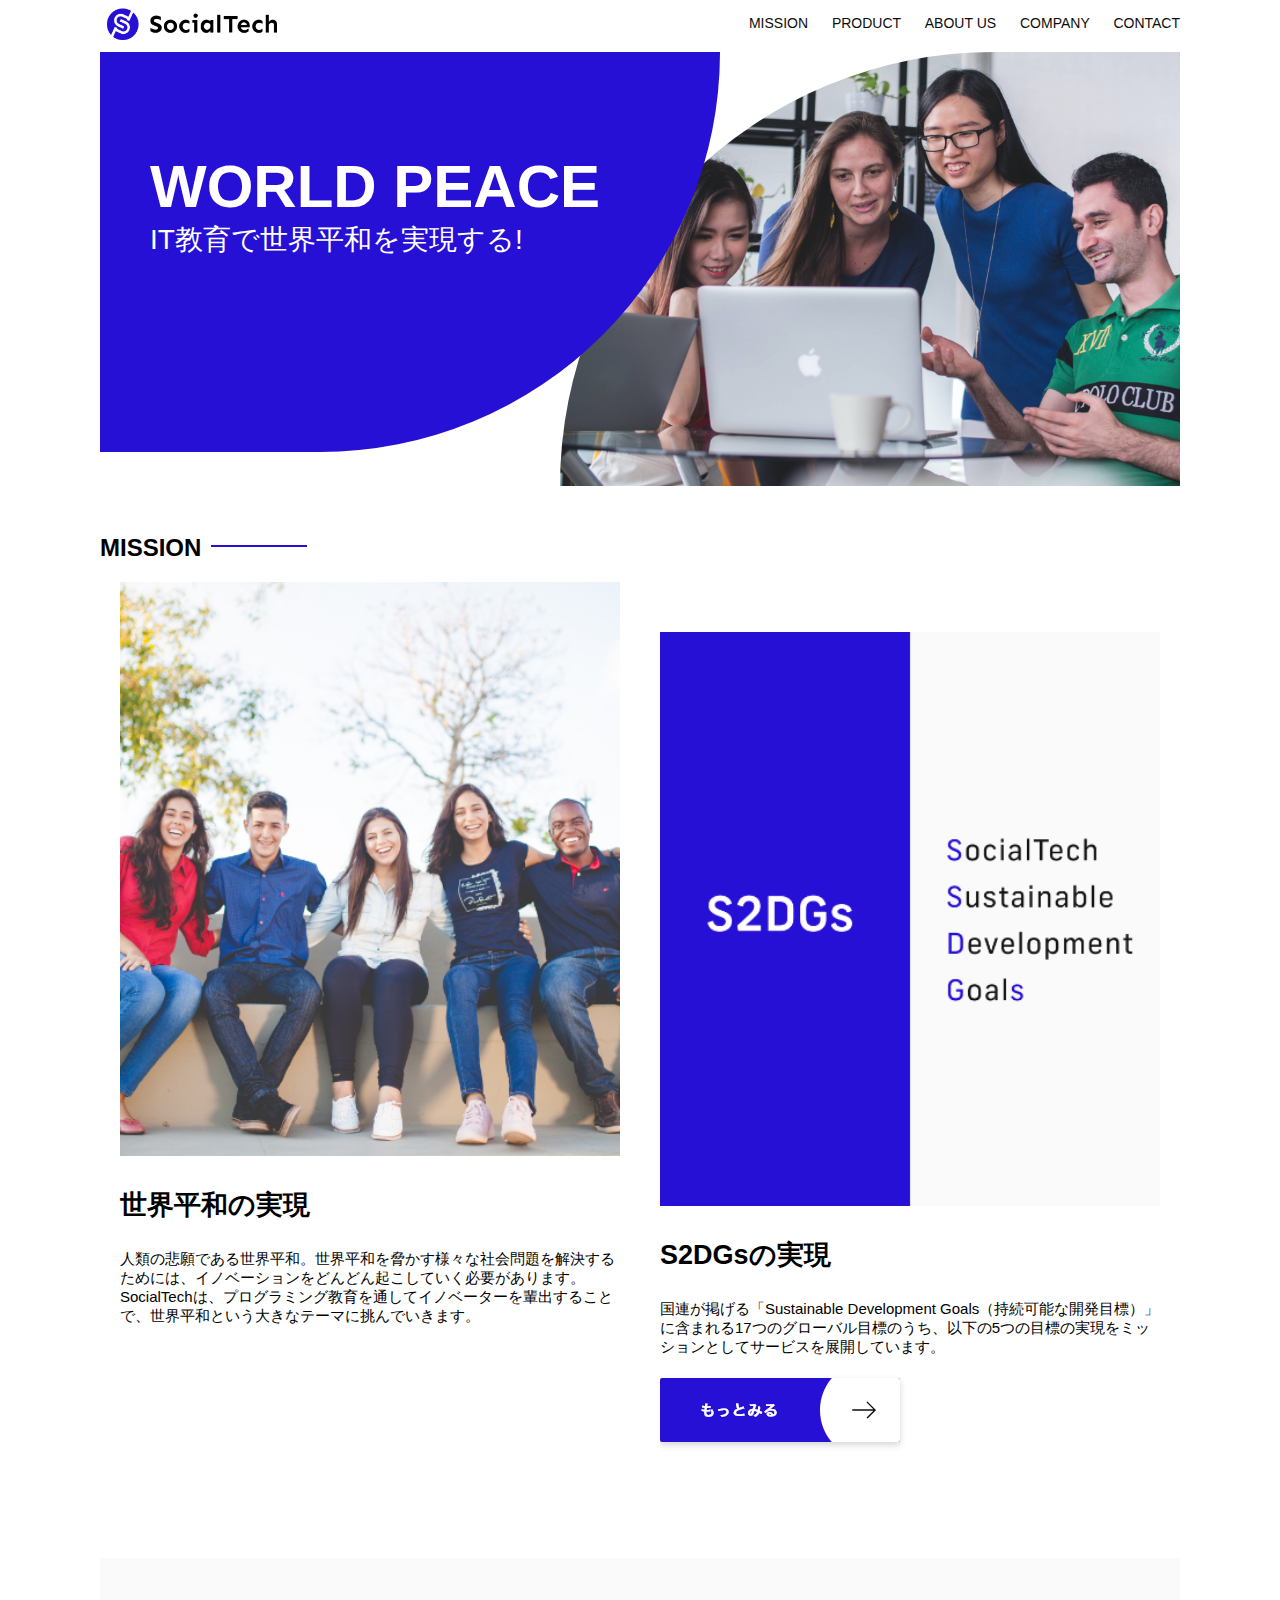
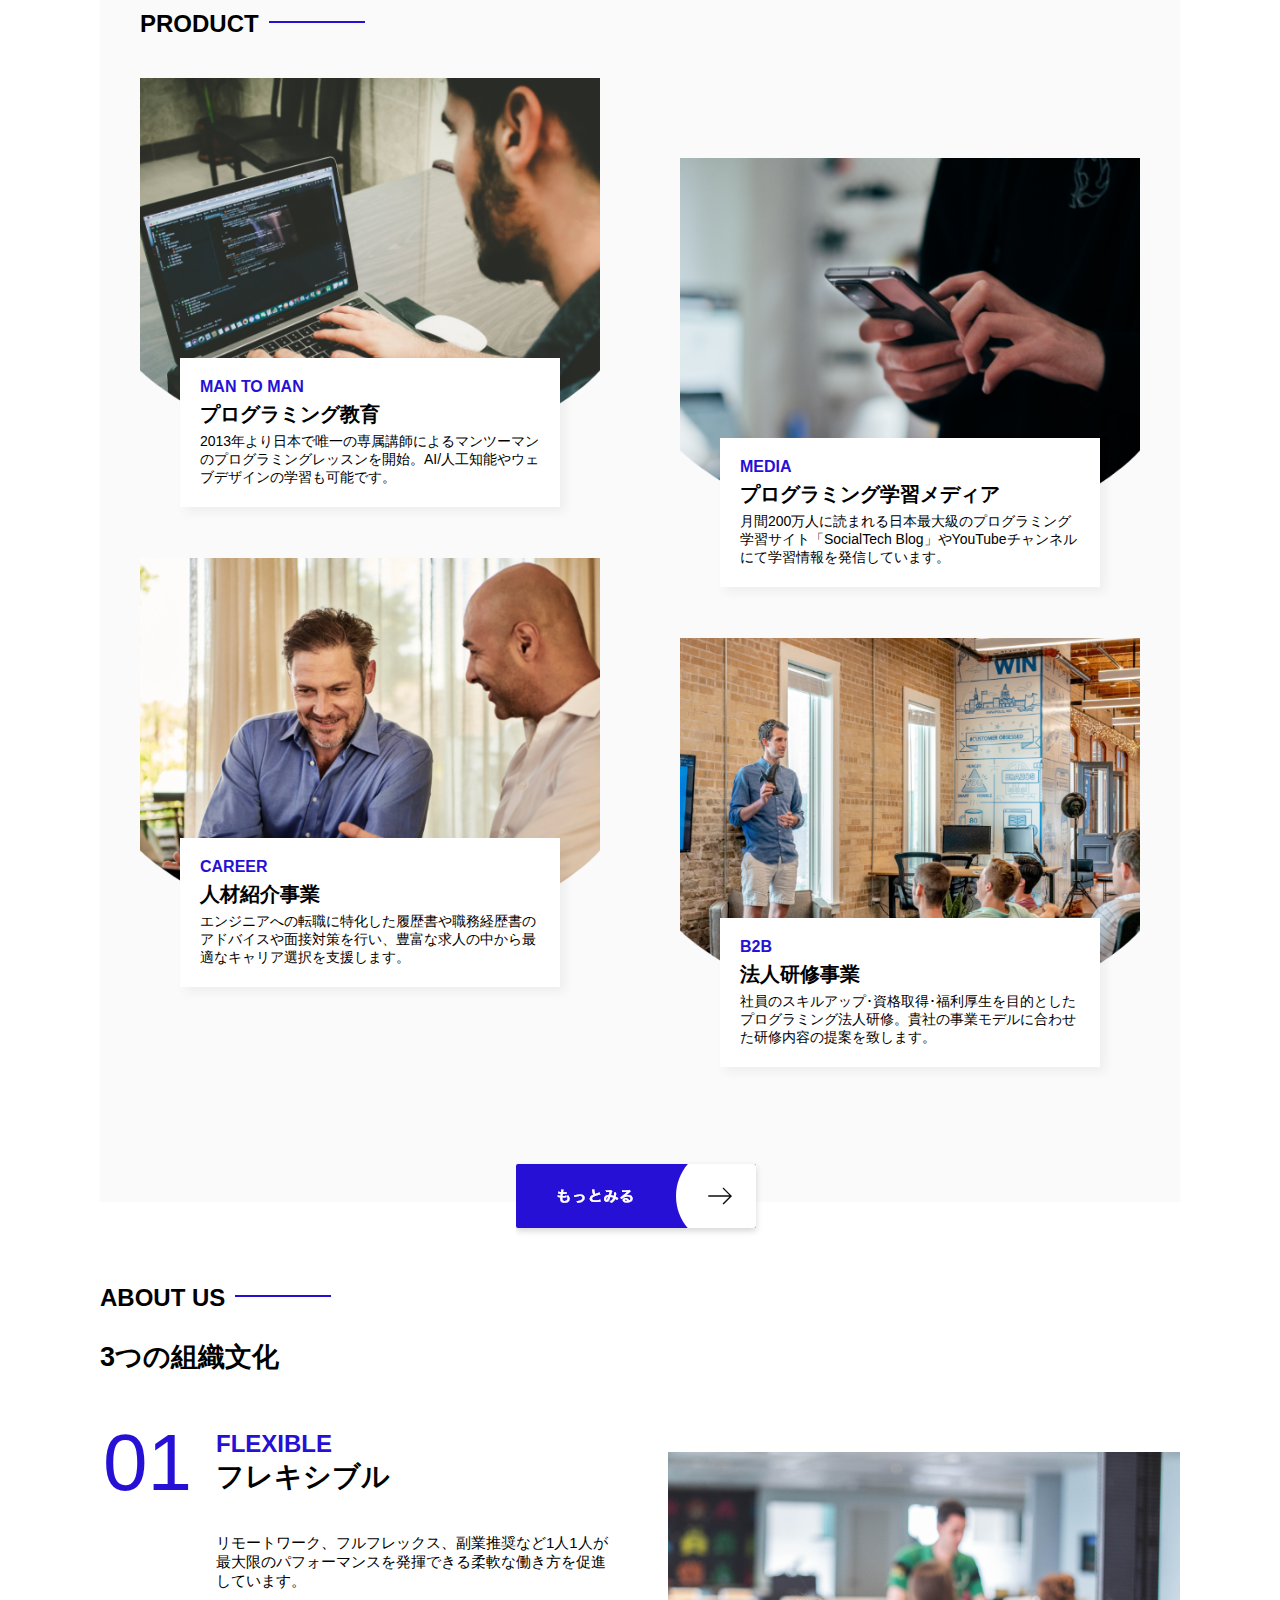
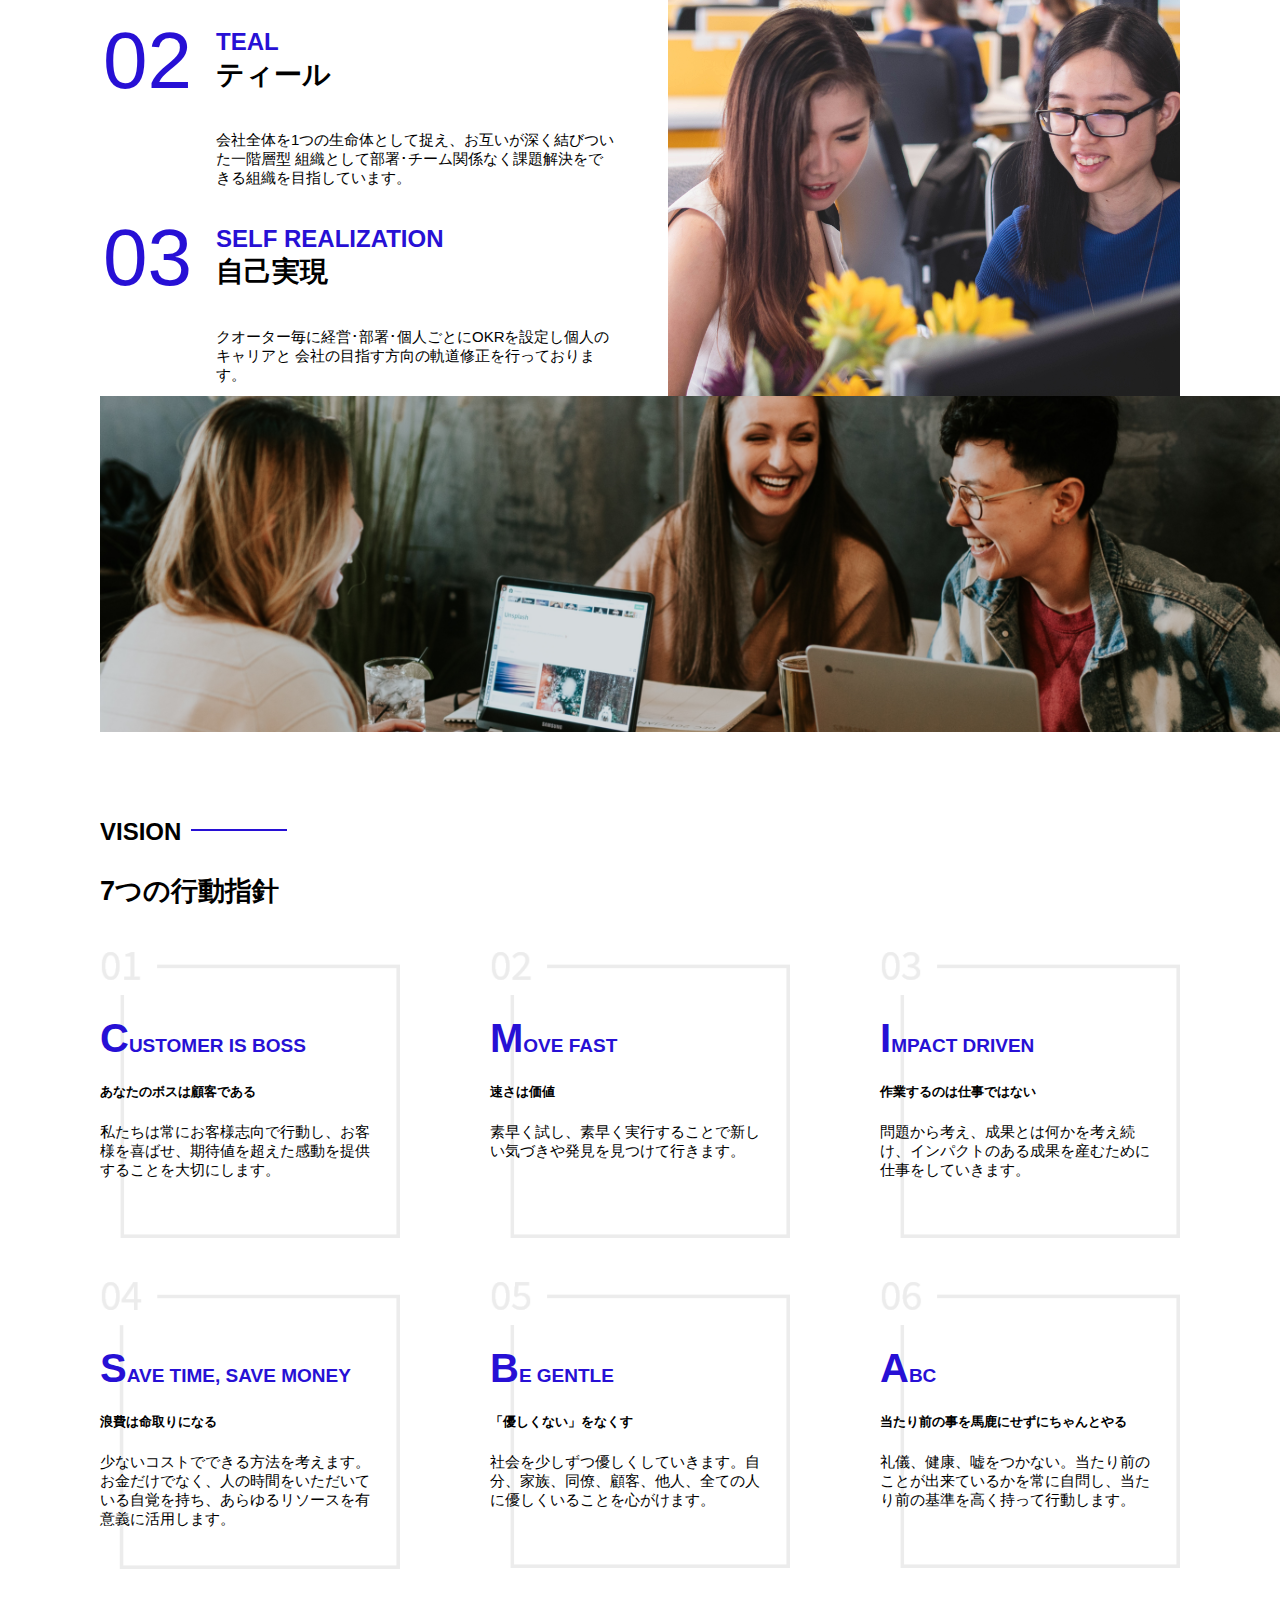
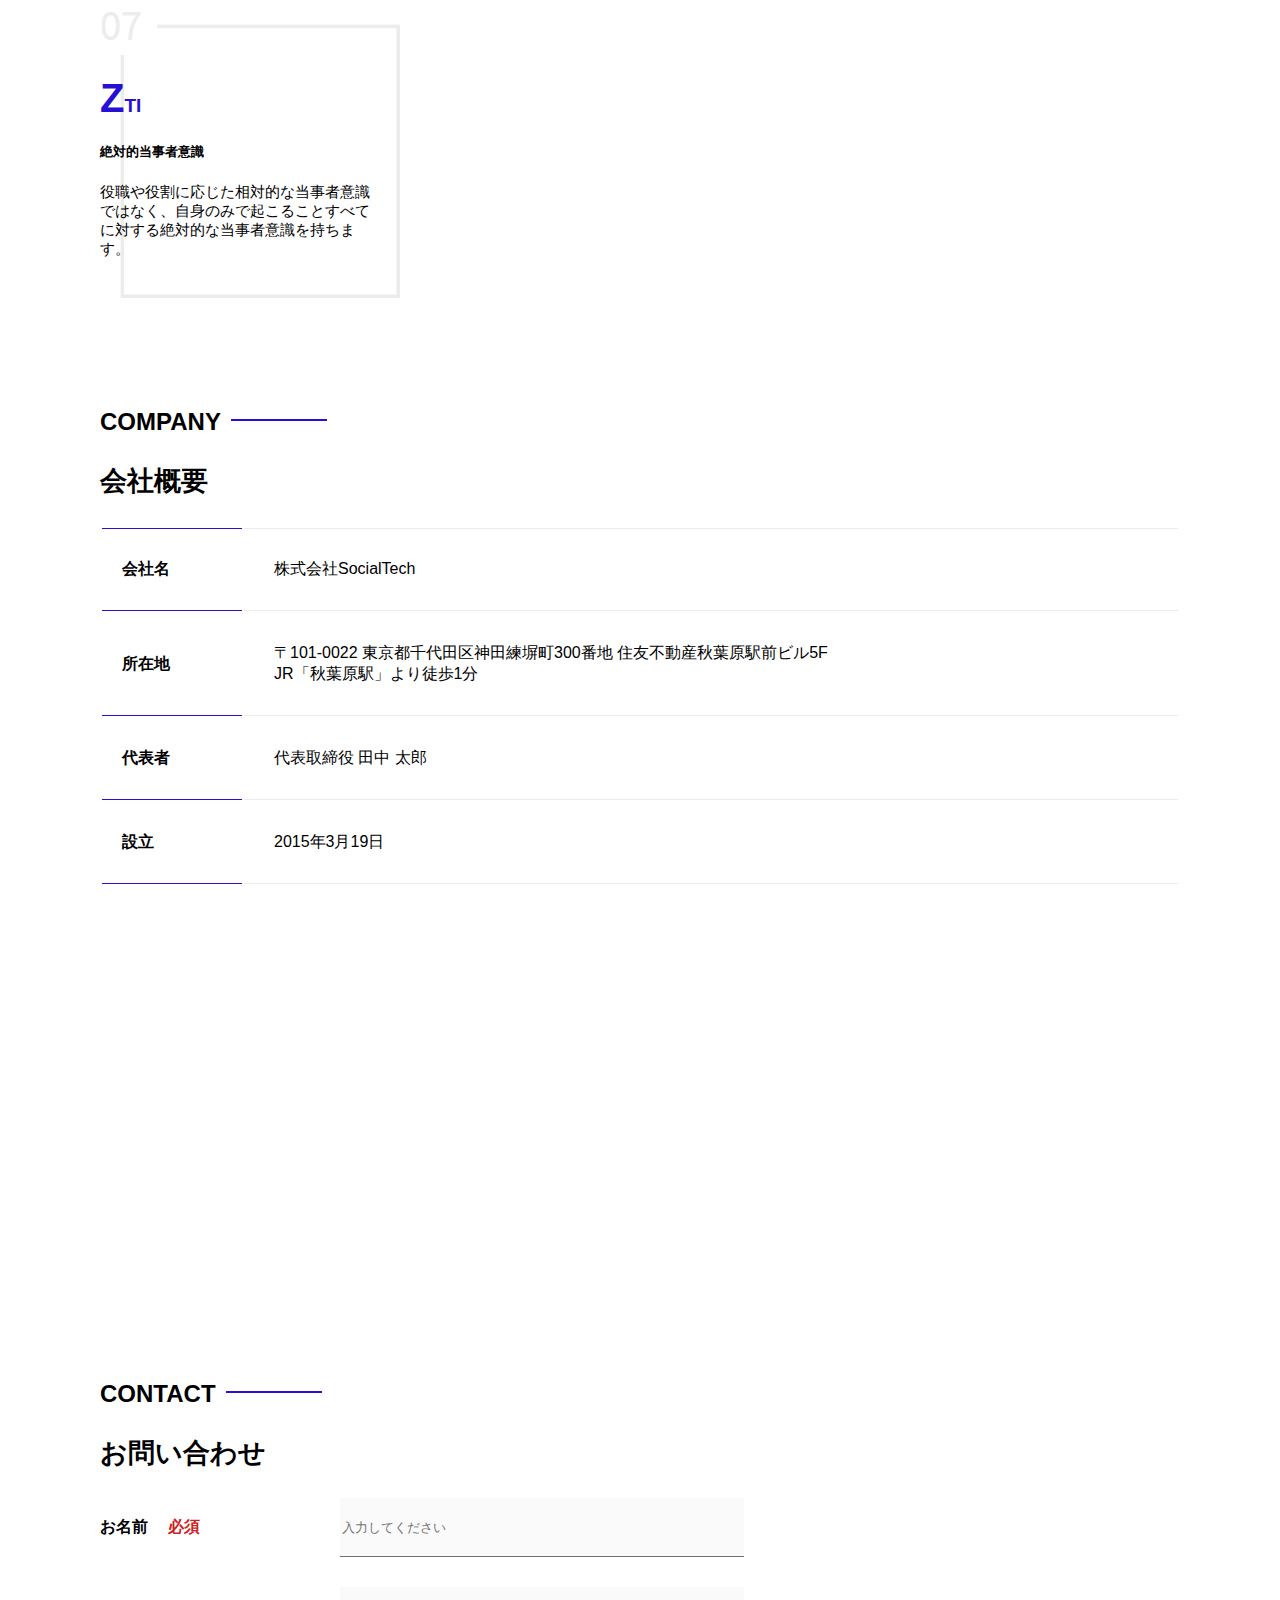
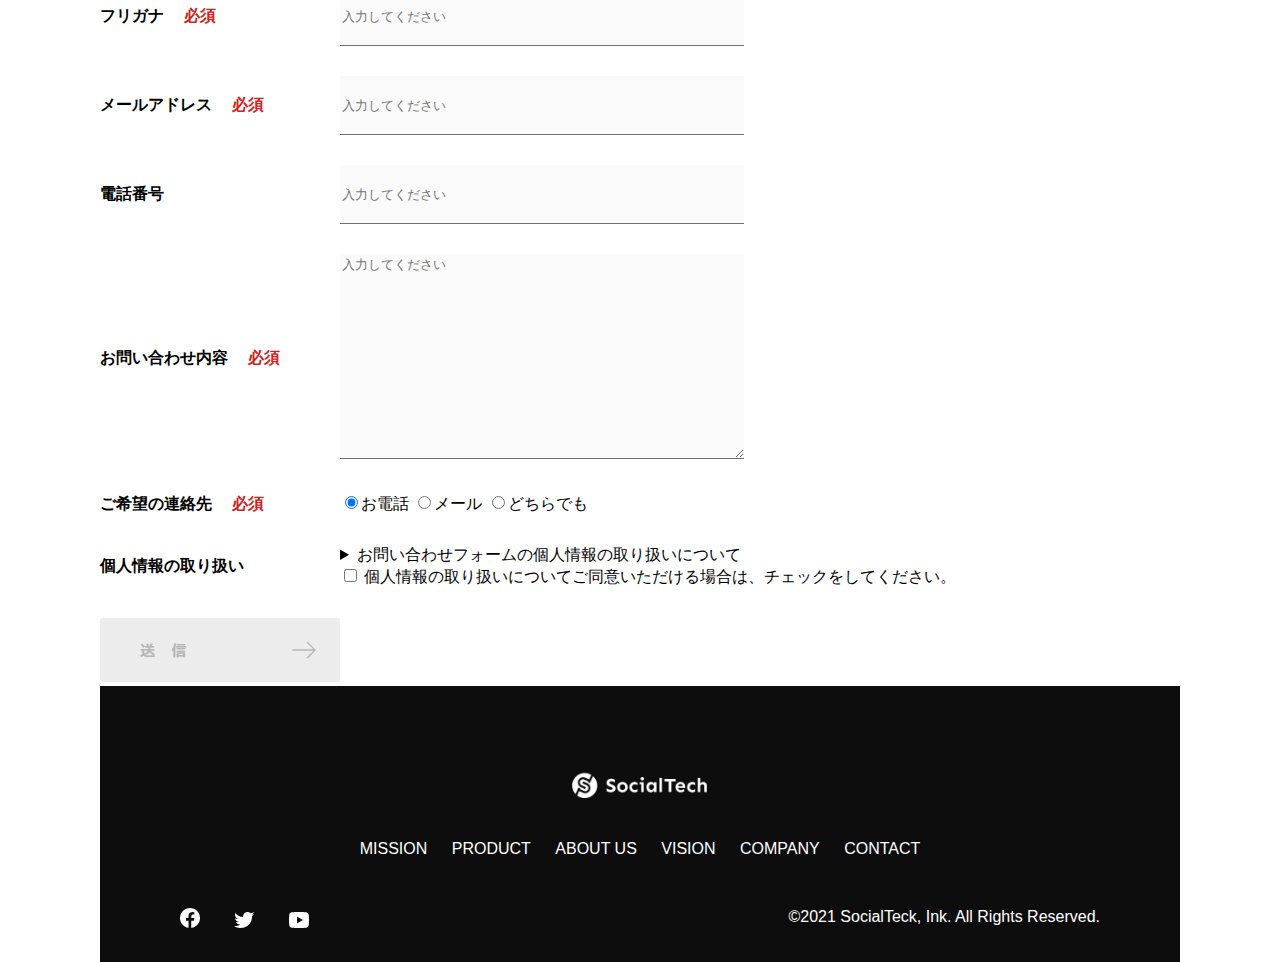
==== commit 01233484: "文言変更" ====
--- a/index.html
+++ b/index.html
@@ -42,7 +42,7 @@
                 <section id="main-visual">
                    <div id="main-message">
                     <h1>WORLD PEACE</h1>
-                    <p>IT教育で世界平和を実現する</p>
+                    <p>IT教育で世界平和を実現する!</p>
                    </div> 
                    <img src="images/index/index-main.png" alt="PCの周りに集まる多国籍の仲間たち">
                 </section>
